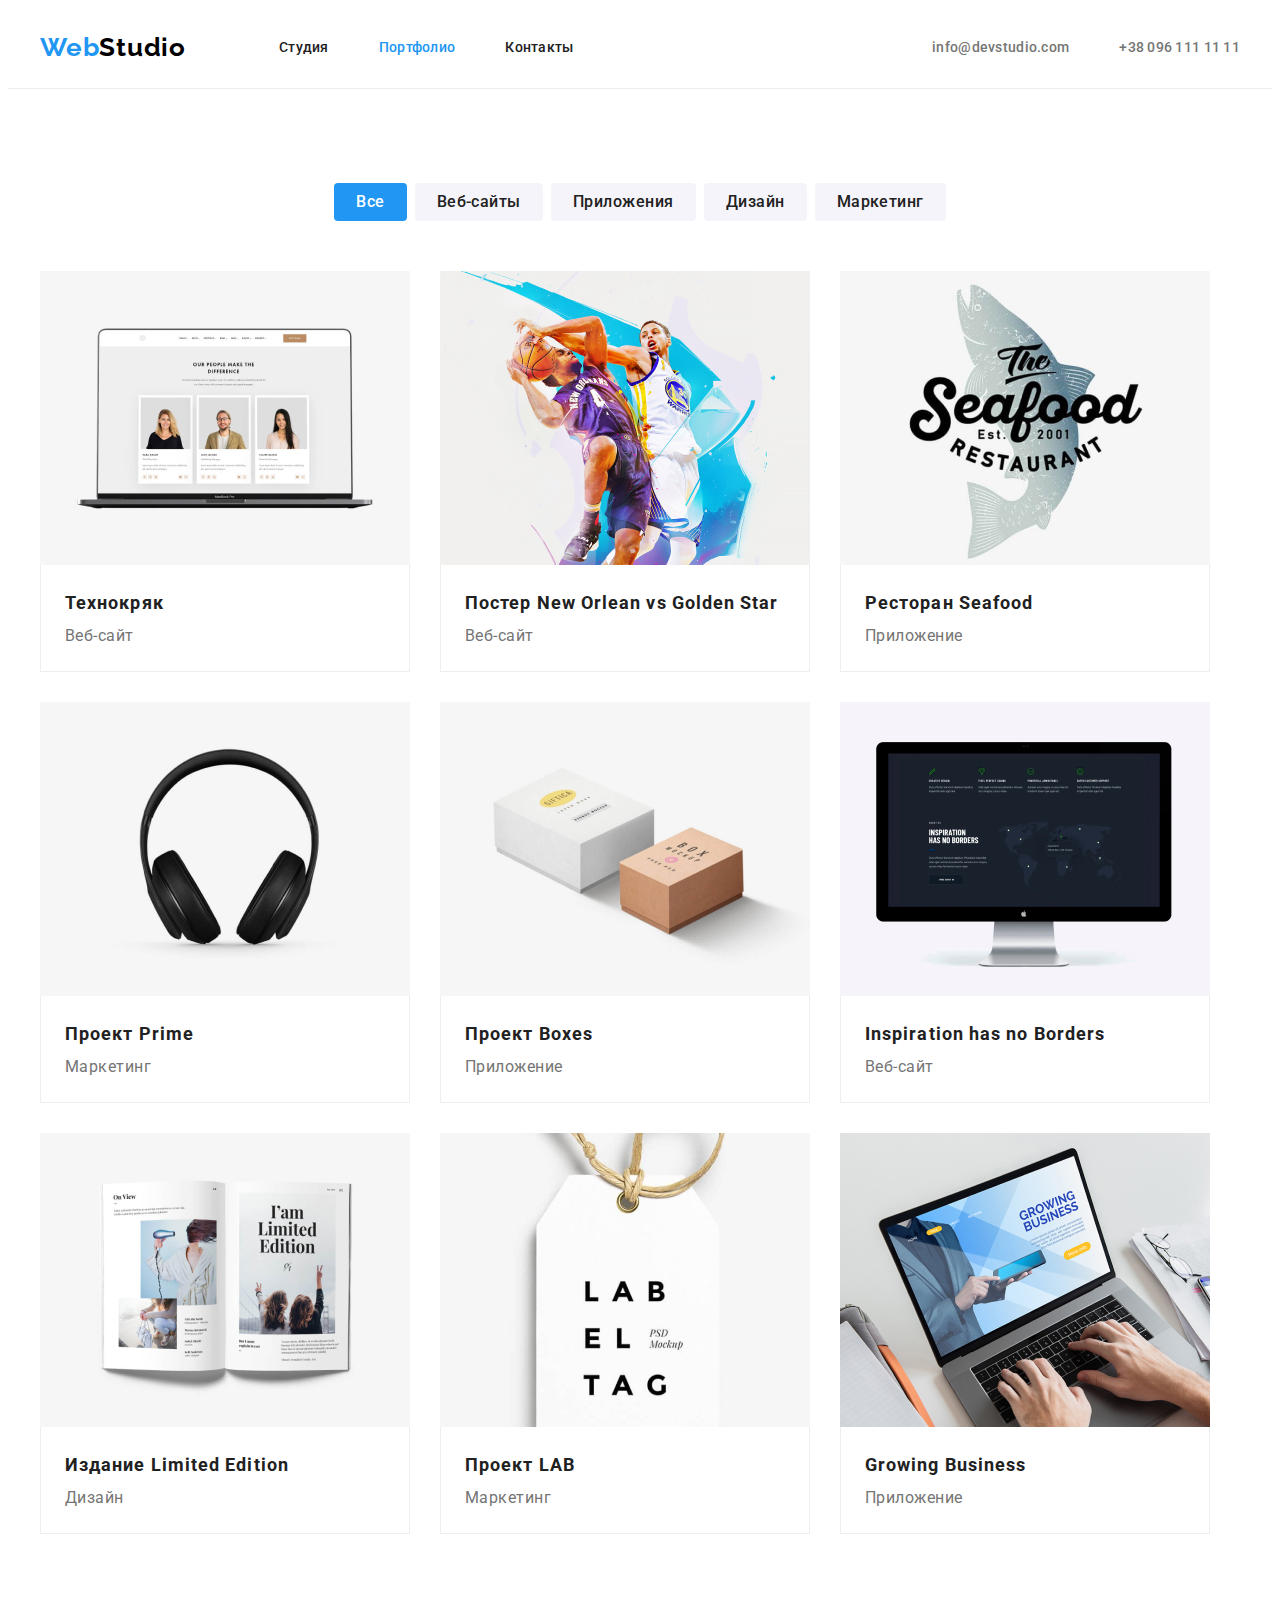
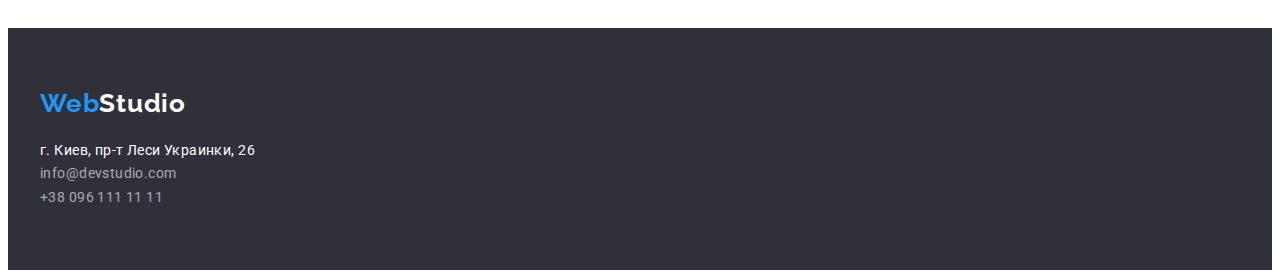
==== portfolio.html @ c57d33da "HW4begining" ====
<!DOCTYPE html>
<html lang="ru">
  <head>
    <meta charset="UTF-8" />
    <meta http-equiv="X-UA-Compatible" content="IE=edge" />
    <meta name="viewport" content="width=device-width, initial-scale=1.0" />
    <title>Document</title>
    <link rel="preconnect" href="https://fonts.googleapis.com" />
    <link rel="preconnect" href="https://fonts.gstatic.com" crossorigin />
    <link
      href="https://fonts.googleapis.com/css2?family=Raleway:wght@700&family=Roboto:wght@400;500;700;900&display=swap"
      rel="stylesheet"
    />
    <link
      rel="stylesheet"
      href="https://cdnjs.cloudflare.com/ajax/libs/modern-normalize/1.1.0/modern-normalize.min.css"
      integrity="sha512-wpPYUAdjBVSE4KJnH1VR1HeZfpl1ub8YT/NKx4PuQ5NmX2tKuGu6U/JRp5y+Y8XG2tV+wKQpNHVUX03MfMFn9Q=="
      crossorigin="anonymous"
      referrerpolicy="no-referrer"
    />
    <link rel="stylesheet" href="./css/style.css" />
  </head>
  <body>
    <header class="header">
      <div class="container">
        <nav class="header-navigation">
          <a lang="en" href="" class="header-logo-web link"
            >Web<span class="header-logo-studio link">Studio</span>
          </a>
          <ul class="header-list list">
            <li class="header-item">
              <a class="header-studio-second link" href="./index.html">Студия</a>
            </li>
            <li class="header-item">
              <a class="header-potfolio-second link" href="">Портфолио</a>
            </li>
            <li class="header-item"><a class="header-contact link" href="">Контакты</a></li>
          </ul>
        </nav>
        <ul class="header-right list">
          <li class="header-right-item">
            <a class="header-email link" href="mailto:info@devstudio.com">info@devstudio.com</a>
          </li>
          <li class="header-right-item">
            <a class="header-tel link" href="tel:+380961111111">+38 096 111 11 11</a>
          </li>
        </ul>
      </div>
    </header>
    <main class="main">
      <section class="main-buttons">
        <div class="container">
          <ul class="main-buttons-list list">
            <li class="main-buttons-item">
              <button class="main-button-all" type="button">Все</button>
            </li>
            <li class="main-buttons-item">
              <button class="main-button-other" type="button">Веб-сайты</button>
            </li>
            <li class="main-buttons-item">
              <button class="main-button-other" type="button">Приложения</button>
            </li>
            <li class="main-buttons-item">
              <button class="main-button-other" type="button">Дизайн</button>
            </li>
            <li class="main-buttons-item">
              <button class="main-button-other" type="button">Маркетинг</button>
            </li>
          </ul>
          <ul class="projects-list list">
            <li class="projects-information">
              <img
                class="projects-cards"
                src="./imgportfolio/tehnokryak.jpg"
                alt="Технокряк"
                width="370"
                height="294"
              />
              <div class="cards-name">
                <h3 class="projects-name">Технокряк</h3>
                <p class="projects-type">Веб-сайт</p>
              </div>
            </li>
            <li class="projects-information">
              <img
                class="projects-cards"
                src="./imgportfolio/star.jpg"
                alt="Постер New Orlean vs Golden Star"
                width="370"
                height="294"
              />
              <div class="cards-name">
                <h3 class="projects-name">
                  Постер <span lang="en">New Orlean vs Golden Star</span>
                </h3>
                <p class="projects-type">Веб-сайт</p>
              </div>
            </li>
            <li class="projects-information">
              <img
                class="projects-cards"
                src="./imgportfolio/seafood.jpg"
                alt="Ресторан Seafood"
                width="370"
                height="294"
              />
              <div class="cards-name">
                <h3 class="projects-name">Ресторан <span lang="en">Seafood</span></h3>
                <p class="projects-type">Приложение</p>
              </div>
            </li>
            <li class="projects-information">
              <img
                class="projects-cards"
                src="./imgportfolio/prime.jpg"
                alt="Проект Prime"
                width="370"
                height="294"
              />
              <div class="cards-name">
                <h3 class="projects-name">Проект <span lang="en">Prime</span></h3>
                <p class="projects-type">Маркетинг</p>
              </div>
            </li>
            <li class="projects-information">
              <img
                class="projects-cards"
                src="./imgportfolio/boxes.jpg"
                alt="Проект Boxes"
                width="370"
                height="294"
              />
              <div class="cards-name">
                <h3 class="projects-name">Проект <span lang="en">Boxes</span></h3>
                <p class="projects-type">Приложение</p>
              </div>
            </li>
            <li class="projects-information">
              <img
                class="projects-cards"
                src="./imgportfolio/borders.jpg"
                alt="Inspiration has no Borders"
                width="370"
                height="294"
              />
              <div class="cards-name">
                <h3 class="projects-name" lang="en">Inspiration has no Borders</h3>
                <p class="projects-type">Веб-сайт</p>
              </div>
            </li>
            <li class="projects-information">
              <img
                class="projects-cards"
                src="./imgportfolio/edition.jpg"
                alt="Издание Limited Edition"
                width="370"
                height="294"
              />
              <div class="cards-name">
                <h3 class="projects-name">Издание <span lang="en">Limited Edition</span></h3>
                <p class="projects-type">Дизайн</p>
              </div>
            </li>
            <li class="projects-information">
              <img
                class="projects-cards"
                src="./imgportfolio/lab.jpg"
                alt="Проект LAB"
                width="370"
                height="294"
              />
              <div class="cards-name">
                <h3 class="projects-name">Проект <span lang="en">LAB</span></h3>
                <p class="projects-type">Маркетинг</p>
              </div>
            </li>
            <li class="projects-information">
              <img
                class="projects-cards"
                src="./imgportfolio/business.jpg"
                alt="Growing Business"
                width="370"
                height="294"
              />
              <div class="cards-name">
                <h3 class="projects-name" lang="en">Growing Business</h3>
                <p class="projects-type">Приложение</p>
              </div>
            </li>
          </ul>
        </div>
      </section>
    </main>
    <footer class="footer">
      <div class="container">
        <a lang="en" href="" class="footer-logo-web link"
          >Web<span class="footer-logo-studio link">Studio</span>
        </a>
        <address class="footer-adress">
          <ul class="footer-adress list">
            <li class="footer-item">
              <a
                class="footer-adress-map link"
                href="https://goo.gl/maps/Y9BvovTNRjRQ5Cvj7"
                target="_blank"
                rel="noreferrer noopener"
                >г. Киев, пр-т Леси Украинки, 26</a
              >
            </li>
            <li class="footer-item">
              <a class="footer-email link" href="mailto:info@devstudio.com">info@devstudio.com</a>
            </li>
            <li class="footer-item">
              <a class="footer-tel link" href="tel:+380961111111">+38 096 111 11 11</a>
            </li>
          </ul>
        </address>
      </div>
    </footer>
  </body>
</html>
---- css/style.css ----
:root {
  --main-title-colore: #ffffff;
  --second-title-color: #212121;
  --main-text-color: #757575;
  --accent-color: #2196f3;
}
body {
  font-family: 'Roboto', sans-serif;
  color: var(--main-text-color);
}
p,
h1,
h2,
h3,
h4,
h5,
h6,
ul {
  margin-top: 0;
  margin-bottom: 0;
}
ul {
  padding-left: 0;
}
.list {
  list-style: none;
}
.link {
  text-decoration: none;
}
.container {
  width: 1200px;
  padding-left: 15px;
  padding-right: 15px;
  margin: 0 auto;
}
/*-----HEADER--- */
.header {
  border-bottom: 1px solid #ececec;
}
.header .container {
  display: flex;
  align-items: center;
  padding-top: 0;
  padding-bottom: 0;
}
.header-navigation {
  display: flex;
  align-items: center;
}
.header-list {
  display: flex;
  margin-left: 93px;
}
.header-right {
  display: flex;
  margin-left: auto;
}
.header-list .header-item:not(:last-child) {
  margin-right: 50px;
}
.header-item .link {
  display: block;
  padding-top: 32px;
  padding-bottom: 32px;
}
.header-right .header-right-item + .header-right-item {
  margin-left: 50px;
}
.header-logo-web {
  font-family: Raleway;
  font-weight: 700;
  font-size: 26px;
  padding-top: 24px;
  padding-bottom: 25px;
  line-height: 1.19;
  letter-spacing: 0.03em;
  color: #2196f3;
}
.header-logo-studio {
  font-family: Raleway;
  font-weight: 700;
  font-size: 26px;
  padding-top: 24px;
  padding-bottom: 25px;
  line-height: 1.19;
  letter-spacing: 0.03em;
  color: #000000;
}
.header-studio {
  font-weight: 500;
  font-size: 14px;
  line-height: 1.14;
  padding-top: 32px;
  padding-bottom: 32px;
  letter-spacing: 0.02em;
  color: #2196f3;
}
.header-studio-second {
  font-weight: 500;
  font-size: 14px;
  padding-top: 32px;
  padding-bottom: 32px;
  line-height: 1.14;
  letter-spacing: 0.02em;
  color: #212121;
}
.header-potfolio {
  font-weight: 500;
  font-size: 14px;
  padding-top: 32px;
  padding-bottom: 32px;
  line-height: 1.14;
  letter-spacing: 0.02em;
  color: #212121;
}
.header-potfolio-second {
  font-weight: 500;
  font-size: 14px;
  padding-top: 32px;
  padding-bottom: 32px;
  line-height: 1.14;
  letter-spacing: 0.02em;
  color: #2196f3;
}
.header-contact {
  font-weight: 500;
  font-size: 14px;
  line-height: 1.14;
  letter-spacing: 0.02em;
  color: #212121;
}
.header-email {
  font-weight: 500;
  font-size: 14px;
  line-height: 1.14;
  letter-spacing: 0.02em;
  color: #757575;
  padding-top: 32px;
  padding-bottom: 32px;
  display: block;
}
.header-email:hover,
.header-email:focus {
  color: var(--accent-color);
}
.header-tel {
  font-weight: 500;
  font-size: 14px;
  line-height: 1.14;
  letter-spacing: 0.02em;
  color: #757575;
  padding-top: 32px;
  padding-bottom: 32px;
  display: block;
}
.header-tel:hover,
.header-tel:focus {
  color: var(--accent-color);
}
/*----HERO----*/
.hero {
  max-width: 1600px;
  padding-top: 200px;
  padding-bottom: 200px;
  background-color: #2e3046;
}
.hero-title {
  font-weight: 900;
  font-size: 44px;
  line-height: 1.36;
  display: block;
  text-align: center;
  width: 696px;
  height: 120px;
  margin-left: auto;
  margin-right: auto;
  margin-bottom: 30px;
  justify-content: center;
  letter-spacing: 0.06em;
  text-transform: uppercase;
  color: var(--main-title-colore);
}
.hero-button {
  background-color: #2196f3;
  font-weight: 700;
  font-size: 16px;
  line-height: 1.87;
  display: block;
  margin-left: auto;
  margin-right: auto;
  text-align: center;
  justify-content: center;
  width: 250px;
  height: 50px;
  letter-spacing: 0.06em;
  color: var(--main-title-colore);
  border-radius: 4px;
  cursor: pointer;
  font-family: inherit;
}
.hero-button:hover,
.hero-button:focus {
  background-color: #188ce8;
}
/*-----Peculiarities-----*/
.peculiarities {
  padding-top: 94px;
  padding-bottom: 94px;
}
.peculiarities-list {
  display: flex;
  flex-wrap: wrap;
  margin-left: -30px;
}
.peculiarities-list > .peculiarities-main {
  flex-basis: calc(100% / 4 - 30px);
  margin-left: 30px;
}
.peculiarities-main-title {
  font-weight: 700;
  font-size: 14px;
  line-height: 1.14;
  margin-bottom: 10px;
  letter-spacing: 0.03em;
  text-transform: uppercase;
  color: var(--second-title-color);
}
.peculiarities-main-title-org {
  font-size: 14px;
  line-height: 1.71;
  letter-spacing: 0.03em;
}
/*----MAIN-BUTTONS-AND-PROJECTS----*/
.main-buttons {
  padding-top: 94px;
  padding-bottom: 94px;
}
.main-buttons-list {
  display: flex;
  align-items: center;
  justify-content: center;
  padding-bottom: 50px;
}
.main-buttons-item .main-button-other {
  margin-left: 8px;
}
.main-button-all {
  background-color: #2196f3;
  font-weight: 500;
  font-size: 16px;
  padding: 6px 22px;
  line-height: 1.62;
  text-align: center;
  letter-spacing: 0.03em;
  border-radius: 4px;
  border: 0px;
  color: #ffffff;
  cursor: pointer;
  font-family: inherit;
}
.main-button-other {
  background-color: #f5f4fa;
  font-family: inherit;
  font-weight: 500;
  font-size: 16px;
  padding: 6px 22px;
  line-height: 1.62;
  text-align: center;
  letter-spacing: 0.03em;
  border: 0px;
  border-radius: 4px;
  color: var(--second-title-color);
  cursor: pointer;
}
.projects-list {
  display: flex;
  flex-wrap: wrap;
  margin-left: -30px;
  margin-top: -30px;
}
.projects-list .projects-information {
  flex-basis: calc (100% / 3 - 30px);
  margin-left: 30px;
  margin-top: 30px;
}
.projects-cards {
  display: block;
  max-width: 100%;
}
.cards-name {
  padding: 20px 24px;
  border-right: 1px solid #eeeeee;
  border-bottom: 1px solid #eeeeee;
  border-left: 1px solid #eeeeee;
}
.projects-name {
  font-weight: 700;
  font-size: 18px;
  line-height: 2;
  letter-spacing: 0.06em;
  color: var(--second-title-color);
}
.projects-type {
  font-size: 16px;
  line-height: 1.87;
  letter-spacing: 0.03em;
}
/*----DOING-----*/
.doing {
  padding-bottom: 94px;
}
.doing-title {
  font-weight: 700;
  font-size: 36px;
  margin-bottom: 50px;
  line-height: 1.17;
  text-align: center;
  letter-spacing: 0.03em;
  color: var(--second-title-color);
}
.doing-image {
  display: flex;
}
.doing-image .doing-image-pictures:not(:first-child) {
  margin-left: 30px;
}
/*---TEAM----*/
.team {
  padding-top: 94px;
  padding-bottom: 94px;
  background: #f5f4fa;
}
.team-title {
  font-weight: 700;
  font-size: 36px;
  margin-bottom: 50px;
  line-height: 1.17;
  text-align: center;
  letter-spacing: 0.03em;
  color: var(--second-title-color);
}
.team-worker {
  display: flex;
}
.team-worker .team-worker-about:not(:first-child) {
  margin-left: 30px;
}
.team-worker-about {
  background: #ffffff;
  box-shadow: 0px 1px 3px rgba(0, 0, 0, 0.12), 0px 1px 1px rgba(0, 0, 0, 0.14),
    0px 2px 1px rgba(0, 0, 0, 0.2);
  border-radius: 0px 0px 4px 4px;
}
.name-function-worker {
  padding-top: 30px;
  padding-bottom: 30px;
}
.team-worker-about-name {
  font-weight: 500;
  font-size: 16px;
  margin-bottom: 10px;
  line-height: 1.19;
  text-align: center;
  letter-spacing: 0.03em;
  color: var(--second-title-color);
}
.team-worker-function {
  font-size: 16px;
  line-height: 1.19;
  text-align: center;
  letter-spacing: 0.03em;
}
/*----FOOTER----*/
.footer {
  padding: 60px 0px;
  background-color: #2f303a;
}
.footer-logo-web {
  display: block;
  margin-bottom: 20px;
}
.footer-logo-web {
  font-family: Raleway;
  font-weight: 700;
  font-size: 26px;
  line-height: 1.19;
  letter-spacing: 0.03em;
  color: #2196f3;
}
.footer-logo-studio {
  font-family: Raleway;
  font-weight: 700;
  font-size: 26px;
  line-height: 1.19;
  letter-spacing: 0.03em;
  color: #ffffff;
}
.footer-adress {
  font-style: normal;
}
.footer-adress-map {
  font-size: 14px;
  line-height: 1.71;
  margin-bottom: 9px;
  letter-spacing: 0.03em;
  color: var(--main-title-colore);
}
.footer-email {
  font-size: 14px;
  line-height: 1.71;
  margin-bottom: 9px;
  letter-spacing: 0.03em;
  color: rgba(255, 255, 255, 0.6);
}
.footer-tel {
  font-size: 14px;
  line-height: 1.71;
  letter-spacing: 0.03em;
  color: rgba(255, 255, 255, 0.6);
}
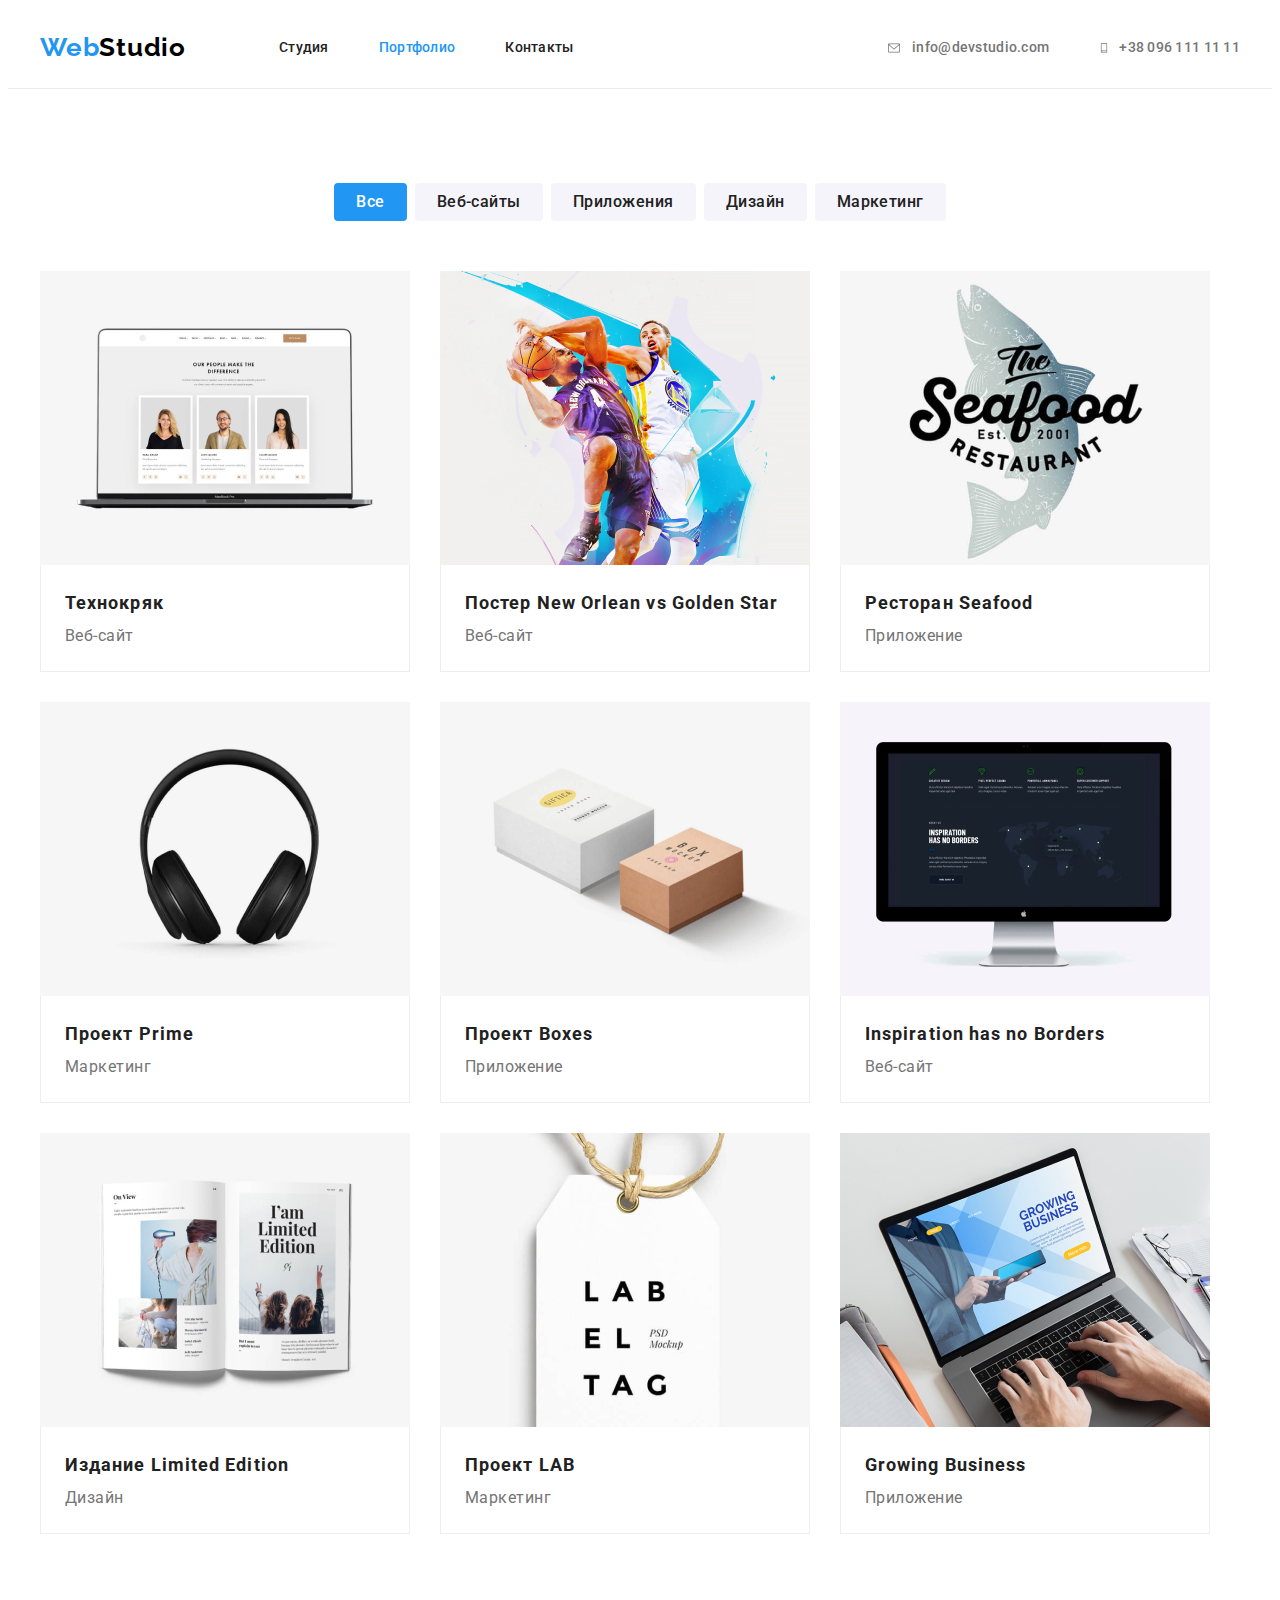
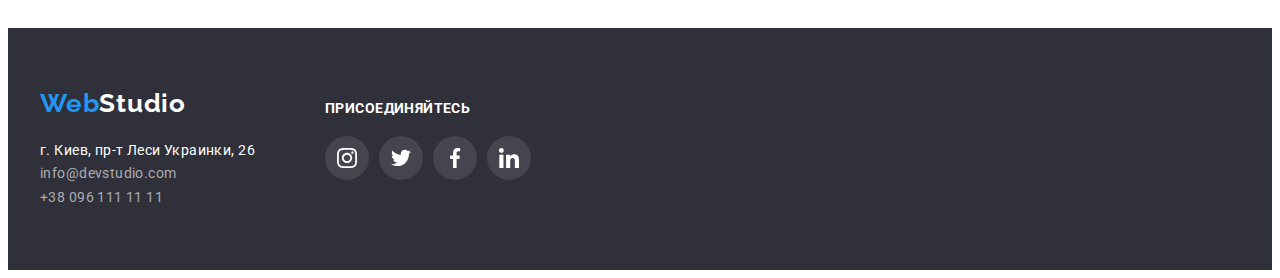
==== commit b1f4fc4c: "HW4" ====
--- a/portfolio.html
+++ b/portfolio.html
@@ -39,9 +39,15 @@
         </nav>
         <ul class="header-right list">
           <li class="header-right-item">
+            <svg class="header-icons" width="16" height="12">
+              <use class="envelope" href="./images/icons.svg#icon-envelope"></use>
+            </svg>
             <a class="header-email link" href="mailto:info@devstudio.com">info@devstudio.com</a>
           </li>
           <li class="header-right-item">
+            <svg class="header-icons" width="10" height="16">
+              <use class="smartphone" href="./images/icons.svg#icon-smartphone"></use>
+            </svg>
             <a class="header-tel link" href="tel:+380961111111">+38 096 111 11 11</a>
           </li>
         </ul>
@@ -193,28 +199,67 @@
     </main>
     <footer class="footer">
       <div class="container">
-        <a lang="en" href="" class="footer-logo-web link"
-          >Web<span class="footer-logo-studio link">Studio</span>
-        </a>
-        <address class="footer-adress">
-          <ul class="footer-adress list">
-            <li class="footer-item">
-              <a
-                class="footer-adress-map link"
-                href="https://goo.gl/maps/Y9BvovTNRjRQ5Cvj7"
-                target="_blank"
-                rel="noreferrer noopener"
-                >г. Киев, пр-т Леси Украинки, 26</a
-              >
-            </li>
-            <li class="footer-item">
-              <a class="footer-email link" href="mailto:info@devstudio.com">info@devstudio.com</a>
-            </li>
-            <li class="footer-item">
-              <a class="footer-tel link" href="tel:+380961111111">+38 096 111 11 11</a>
-            </li>
-          </ul>
-        </address>
+        <div class="footer-logo-together">
+          <div class="footer-logo">
+            <a lang="en" href="" class="footer-logo-web link"
+              >Web<span class="footer-logo-studio link">Studio</span>
+            </a>
+            <address class="footer-adress">
+              <ul class="footer-adress list">
+                <li class="footer-item">
+                  <a
+                    class="footer-adress-map link"
+                    href="https://goo.gl/maps/Y9BvovTNRjRQ5Cvj7"
+                    target="_blank"
+                    rel="noreferrer noopener"
+                    >г. Киев, пр-т Леси Украинки, 26</a
+                  >
+                </li>
+                <li class="footer-item">
+                  <a class="footer-email link" href="mailto:info@devstudio.com"
+                    >info@devstudio.com</a
+                  >
+                </li>
+                <li class="footer-item">
+                  <a class="footer-tel link" href="tel:+380961111111">+38 096 111 11 11</a>
+                </li>
+              </ul>
+            </address>
+          </div>
+          <div class="footer-together">
+            <p class="together-title">присоединяйтесь</p>
+            <ul class="together-socials">
+              <li class="together-item list">
+                <a class="together-link link" href="">
+                  <svg class="together-icons" width="20" height="20">
+                    <use class="instagram" href="./images/icons.svg#icon-instagram"></use>
+                  </svg>
+                </a>
+              </li>
+              <li class="together-item list">
+                <a class="together-link link" href="">
+                  <svg class="together-icons" width="20" height="20">
+                    <use class="twitter" href="./images/icons.svg#icon-twitter"></use>
+                  </svg>
+                </a>
+              </li>
+              <li class="together-item list">
+                <a class="together-link link" href="">
+                  <svg class="together-icons" width="20" height="20">
+                    <use class="facebook" href="./images/icons.svg#icon-facebook"></use>
+                  </svg>
+                </a>
+              </li>
+              <li class="together-item list">
+                <a class="together-link link" href="">
+                  <svg class="together-icons" width="20" height="20">
+                    <use class="linkedin" href="./images/icons.svg#icon-linkedin"></use>
+                  </svg>
+                </a>
+              </li>
+            </ul>
+          </div>
+        </div>
       </div>
     </footer>
   </body>
--- a/css/style.css
+++ b/css/style.css
@@ -56,6 +56,11 @@
   display: flex;
   margin-left: auto;
 }
+.header-right-item {
+  display: flex;
+  align-items: center;
+  justify-items: center;
+}
 .header-list .header-item:not(:last-child) {
   margin-right: 50px;
 }
@@ -130,6 +135,18 @@
   letter-spacing: 0.02em;
   color: #212121;
 }
+.envelope {
+  display: block;
+  padding-top: 34px;
+  padding-bottom: 34px;
+  fill: var(--main-text-color);
+}
+.smartphone {
+  display: block;
+  padding-top: 32px;
+  padding-bottom: 32px;
+  fill: var(--main-text-color);
+}
 .header-email {
   font-weight: 500;
   font-size: 14px;
@@ -139,6 +156,13 @@
   padding-top: 32px;
   padding-bottom: 32px;
   display: block;
+  margin-left: 10px;
+}
+.header-icons:hover .envelope,
+.header-icons:focus .envelope,
+.header-icons:hover .smartphone,
+.header-icons:focus .smartphone {
+  fill: var(--accent-color);
 }
 .header-email:hover,
 .header-email:focus {
@@ -153,6 +177,7 @@
   padding-top: 32px;
   padding-bottom: 32px;
   display: block;
+  margin-left: 10px;
 }
 .header-tel:hover,
 .header-tel:focus {
@@ -163,7 +188,13 @@
   max-width: 1600px;
   padding-top: 200px;
   padding-bottom: 200px;
-  background-color: #2e3046;
+  background-image: linear-gradient(rgba(47, 48, 58, 0.4), rgba(47, 48, 58, 0.4)),
+    url(../images/hero.jpg);
+  background-repeat: no-repeat;
+  background-position: center;
+  background-size: cover;
+  margin-left: auto;
+  margin-right: auto;
 }
 .hero-title {
   font-weight: 900;
@@ -208,6 +239,22 @@
   padding-top: 94px;
   padding-bottom: 94px;
 }
+.icons {
+  display: block;
+  width: 270px;
+  height: 120px;
+  padding: 25px 100px;
+  margin-bottom: 30px;
+  background-color: #f5f4fa;
+}
+.antenna,
+.clock,
+.diagram,
+.astronaut {
+  display: block;
+  width: 70px;
+  height: 70px;
+}
 .peculiarities-list {
   display: flex;
   flex-wrap: wrap;
@@ -242,7 +289,7 @@
   justify-content: center;
   padding-bottom: 50px;
 }
-.main-buttons-item .main-button-other {
+.main-buttons-item:not(:first-child) {
   margin-left: 8px;
 }
 .main-button-all {
@@ -273,6 +320,11 @@
   color: var(--second-title-color);
   cursor: pointer;
 }
+.main-buttons-item:hover,
+.main-buttons-item:focus {
+  box-shadow: 0px 3px 1px rgba(0, 0, 0, 0.1), 0px 1px 2px rgba(0, 0, 0, 0.08),
+    0px 2px 2px rgba(0, 0, 0, 0.12);
+}
 .projects-list {
   display: flex;
   flex-wrap: wrap;
@@ -306,6 +358,11 @@
   line-height: 1.87;
   letter-spacing: 0.03em;
 }
+.projects-information:hover,
+.projects-information:focus {
+  box-shadow: 0px 1px 1px rgba(0, 0, 0, 0.12), 0px 4px 4px rgba(0, 0, 0, 0.06),
+    1px 4px 6px rgba(0, 0, 0, 0.16);
+}
 /*----DOING-----*/
 .doing {
   padding-bottom: 94px;
@@ -331,7 +388,8 @@
   padding-bottom: 94px;
   background: #f5f4fa;
 }
-.team-title {
+.team-title,
+.clients-title {
   font-weight: 700;
   font-size: 36px;
   margin-bottom: 50px;
@@ -370,11 +428,99 @@
   line-height: 1.19;
   text-align: center;
   letter-spacing: 0.03em;
-}
+  margin-bottom: 16px;
+}
+.worker-socials {
+  display: flex;
+  justify-content: center;
+  margin-bottom: 30px;
+}
+.socials-item:not(:last-child) {
+  margin-right: 10px;
+}
+.socials-icons {
+  fill: #afb1b8;
+}
+.socials-link:hover .socials-icons,
+.socials-link:focus .socials-icons {
+  fill: var(--main-title-colore);
+}
+.socials-link:hover,
+.socials-link:focus {
+  background-color: var(--accent-color);
+}
+.socials-item {
+  width: 44px;
+  height: 44px;
+}
+.socials-link {
+  display: flex;
+  align-items: center;
+  justify-content: center;
+  width: 100%;
+  height: 100%;
+  border-radius: 50%;
+  background-color: #ffffff;
+}
+.clients {
+  padding-top: 94px;
+  padding-bottom: 94px;
+}
+.clients-icons {
+  display: flex;
+  flex-wrap: wrap;
+  margin-left: -30px;
+}
+.clients-icons-cards > .clients-icons-number {
+  flex-basis: calc(100% / 6 - 30px);
+  margin-left: 30px;
+}
+.clients-icons-number {
+  display: block;
+  width: 170px;
+  height: 92px;
+  padding: 16px 32px;
+  border: 1px solid #afb1b8;
+  filter: drop-shadow(0px 4px 4px rgba(0, 0, 0, 0.25));
+  border-radius: 4px;
+}
+.one,
+.two,
+.three,
+.four,
+.five,
+.six {
+  display: block;
+  width: 70px;
+  height: 70px;
+  fill: #afb1b8;
+}
+.clients-icons-number:hover,
+.clients-icons-number:focus {
+  border-color: var(--accent-color);
+}
+.clients-icons-number:hover .one,
+.clients-icons-number:hover .two,
+.clients-icons-number:hover .three,
+.clients-icons-number:hover .four,
+.clients-icons-number:hover .five,
+.clients-icons-number:hover .six,
+.clients-icons-number:focus .one,
+.clients-icons-number:focus .two,
+.clients-icons-number:focus .three,
+.clients-icons-number:focus .four,
+.clients-icons-number:focus .five,
+.clients-icons-number:focus .six {
+  fill: var(--accent-color);
+}
+
 /*----FOOTER----*/
 .footer {
-  padding: 60px 0px;
+  padding-bottom: 60px;
   background-color: #2f303a;
+}
+.footer-logo {
+  padding-top: 60px;
 }
 .footer-logo-web {
   display: block;
@@ -419,3 +565,42 @@
   letter-spacing: 0.03em;
   color: rgba(255, 255, 255, 0.6);
 }
+.footer-logo-together {
+  display: flex;
+}
+.footer-together {
+  margin-left: 70px;
+  padding-top: 72px;
+}
+.together-title {
+  font-weight: 700;
+  font-size: 14px;
+  line-height: 16px;
+  letter-spacing: 0.03em;
+  text-transform: uppercase;
+  margin-bottom: 20px;
+  color: var(--main-title-colore);
+}
+.together-socials {
+  display: flex;
+}
+.together-item:not(:first-child) {
+  margin-left: 10px;
+}
+.together-icons {
+  fill: var(--main-title-colore);
+}
+.together-link {
+  display: flex;
+  align-items: center;
+  justify-content: center;
+  border-radius: 50%;
+  background-color: #ffffff1a;
+  width: 44px;
+  height: 44px;
+  justify-content: center;
+}
+.together-link:hover,
+.together-link:focus {
+  background-color: var(--accent-color);
+}
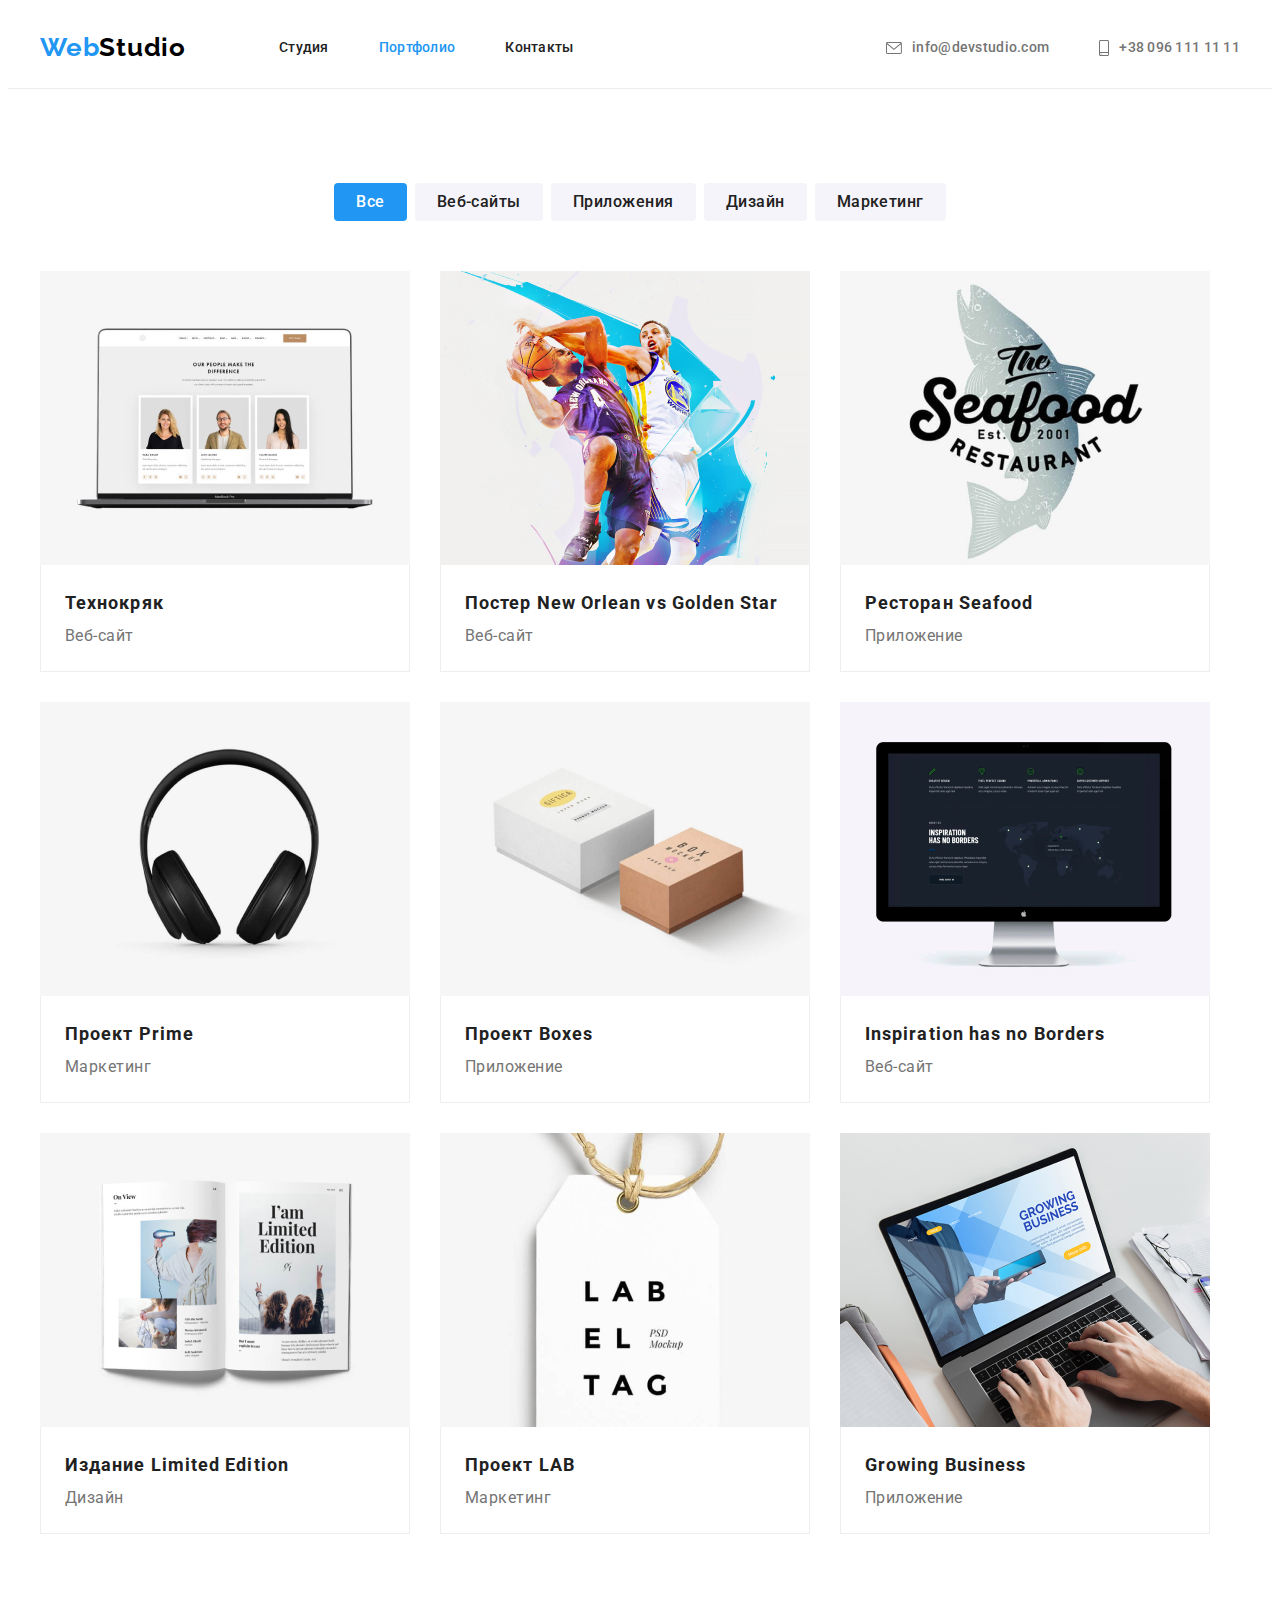
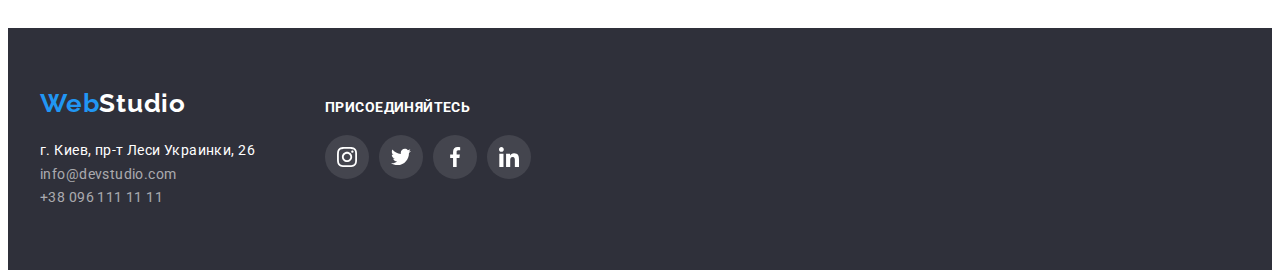
==== commit 08edeb63: "HW4correct" ====
--- a/portfolio.html
+++ b/portfolio.html
@@ -39,16 +39,20 @@
         </nav>
         <ul class="header-right list">
           <li class="header-right-item">
-            <svg class="header-icons" width="16" height="12">
-              <use class="envelope" href="./images/icons.svg#icon-envelope"></use>
-            </svg>
-            <a class="header-email link" href="mailto:info@devstudio.com">info@devstudio.com</a>
+            <a class="header-email link" href="mailto:info@devstudio.com">
+              <svg class="header-icons" width="16" height="12">
+                <use class="envelope" href="./images/icons.svg#icon-envelope"></use>
+              </svg>
+              info@devstudio.com</a
+            >
           </li>
           <li class="header-right-item">
-            <svg class="header-icons" width="10" height="16">
-              <use class="smartphone" href="./images/icons.svg#icon-smartphone"></use>
-            </svg>
-            <a class="header-tel link" href="tel:+380961111111">+38 096 111 11 11</a>
+            <a class="header-tel link" href="tel:+380961111111">
+              <svg class="header-icons" width="10" height="16">
+                <use class="smartphone" href="./images/icons.svg#icon-smartphone"></use>
+              </svg>
+              +38 096 111 11 11</a
+            >
           </li>
         </ul>
       </div>
@@ -75,190 +79,204 @@
           </ul>
           <ul class="projects-list list">
             <li class="projects-information">
-              <img
-                class="projects-cards"
-                src="./imgportfolio/tehnokryak.jpg"
-                alt="Технокряк"
-                width="370"
-                height="294"
-              />
-              <div class="cards-name">
-                <h3 class="projects-name">Технокряк</h3>
-                <p class="projects-type">Веб-сайт</p>
-              </div>
-            </li>
-            <li class="projects-information">
-              <img
-                class="projects-cards"
-                src="./imgportfolio/star.jpg"
-                alt="Постер New Orlean vs Golden Star"
-                width="370"
-                height="294"
-              />
-              <div class="cards-name">
-                <h3 class="projects-name">
-                  Постер <span lang="en">New Orlean vs Golden Star</span>
-                </h3>
-                <p class="projects-type">Веб-сайт</p>
-              </div>
-            </li>
-            <li class="projects-information">
-              <img
-                class="projects-cards"
-                src="./imgportfolio/seafood.jpg"
-                alt="Ресторан Seafood"
-                width="370"
-                height="294"
-              />
-              <div class="cards-name">
-                <h3 class="projects-name">Ресторан <span lang="en">Seafood</span></h3>
-                <p class="projects-type">Приложение</p>
-              </div>
-            </li>
-            <li class="projects-information">
-              <img
-                class="projects-cards"
-                src="./imgportfolio/prime.jpg"
-                alt="Проект Prime"
-                width="370"
-                height="294"
-              />
-              <div class="cards-name">
-                <h3 class="projects-name">Проект <span lang="en">Prime</span></h3>
-                <p class="projects-type">Маркетинг</p>
-              </div>
-            </li>
-            <li class="projects-information">
-              <img
-                class="projects-cards"
-                src="./imgportfolio/boxes.jpg"
-                alt="Проект Boxes"
-                width="370"
-                height="294"
-              />
-              <div class="cards-name">
-                <h3 class="projects-name">Проект <span lang="en">Boxes</span></h3>
-                <p class="projects-type">Приложение</p>
-              </div>
-            </li>
-            <li class="projects-information">
-              <img
-                class="projects-cards"
-                src="./imgportfolio/borders.jpg"
-                alt="Inspiration has no Borders"
-                width="370"
-                height="294"
-              />
-              <div class="cards-name">
-                <h3 class="projects-name" lang="en">Inspiration has no Borders</h3>
-                <p class="projects-type">Веб-сайт</p>
-              </div>
-            </li>
-            <li class="projects-information">
-              <img
-                class="projects-cards"
-                src="./imgportfolio/edition.jpg"
-                alt="Издание Limited Edition"
-                width="370"
-                height="294"
-              />
-              <div class="cards-name">
-                <h3 class="projects-name">Издание <span lang="en">Limited Edition</span></h3>
-                <p class="projects-type">Дизайн</p>
-              </div>
-            </li>
-            <li class="projects-information">
-              <img
-                class="projects-cards"
-                src="./imgportfolio/lab.jpg"
-                alt="Проект LAB"
-                width="370"
-                height="294"
-              />
-              <div class="cards-name">
-                <h3 class="projects-name">Проект <span lang="en">LAB</span></h3>
-                <p class="projects-type">Маркетинг</p>
-              </div>
-            </li>
-            <li class="projects-information">
-              <img
-                class="projects-cards"
-                src="./imgportfolio/business.jpg"
-                alt="Growing Business"
-                width="370"
-                height="294"
-              />
-              <div class="cards-name">
-                <h3 class="projects-name" lang="en">Growing Business</h3>
-                <p class="projects-type">Приложение</p>
-              </div>
+              <a class="projects-information-link link" href="">
+                <img
+                  class="projects-cards"
+                  src="./imgportfolio/tehnokryak.jpg"
+                  alt="Технокряк"
+                  width="370"
+                  height="294"
+                />
+                <div class="cards-name">
+                  <h3 class="projects-name">Технокряк</h3>
+                  <p class="projects-type">Веб-сайт</p>
+                </div>
+              </a>
+            </li>
+            <li class="projects-information">
+              <a class="projects-information-link link" href="">
+                <img
+                  class="projects-cards"
+                  src="./imgportfolio/star.jpg"
+                  alt="Постер New Orlean vs Golden Star"
+                  width="370"
+                  height="294"
+                />
+                <div class="cards-name">
+                  <h3 class="projects-name">
+                    Постер <span lang="en">New Orlean vs Golden Star</span>
+                  </h3>
+                  <p class="projects-type">Веб-сайт</p>
+                </div>
+              </a>
+            </li>
+            <li class="projects-information">
+              <a class="projects-information-link link" href="">
+                <img
+                  class="projects-cards"
+                  src="./imgportfolio/seafood.jpg"
+                  alt="Ресторан Seafood"
+                  width="370"
+                  height="294"
+                />
+                <div class="cards-name">
+                  <h3 class="projects-name">Ресторан <span lang="en">Seafood</span></h3>
+                  <p class="projects-type">Приложение</p>
+                </div>
+              </a>
+            </li>
+            <li class="projects-information">
+              <a class="projects-information-link link" href="">
+                <img
+                  class="projects-cards"
+                  src="./imgportfolio/prime.jpg"
+                  alt="Проект Prime"
+                  width="370"
+                  height="294"
+                />
+                <div class="cards-name">
+                  <h3 class="projects-name">Проект <span lang="en">Prime</span></h3>
+                  <p class="projects-type">Маркетинг</p>
+                </div>
+              </a>
+            </li>
+            <li class="projects-information">
+              <a class="projects-information-link link" href="">
+                <img
+                  class="projects-cards"
+                  src="./imgportfolio/boxes.jpg"
+                  alt="Проект Boxes"
+                  width="370"
+                  height="294"
+                />
+                <div class="cards-name">
+                  <h3 class="projects-name">Проект <span lang="en">Boxes</span></h3>
+                  <p class="projects-type">Приложение</p>
+                </div>
+              </a>
+            </li>
+            <li class="projects-information">
+              <a class="projects-information-link link" href="">
+                <img
+                  class="projects-cards"
+                  src="./imgportfolio/borders.jpg"
+                  alt="Inspiration has no Borders"
+                  width="370"
+                  height="294"
+                />
+                <div class="cards-name">
+                  <h3 class="projects-name" lang="en">Inspiration has no Borders</h3>
+                  <p class="projects-type">Веб-сайт</p>
+                </div>
+              </a>
+            </li>
+            <li class="projects-information">
+              <a class="projects-information-link link" href="">
+                <img
+                  class="projects-cards"
+                  src="./imgportfolio/edition.jpg"
+                  alt="Издание Limited Edition"
+                  width="370"
+                  height="294"
+                />
+                <div class="cards-name">
+                  <h3 class="projects-name">Издание <span lang="en">Limited Edition</span></h3>
+                  <p class="projects-type">Дизайн</p>
+                </div>
+              </a>
+            </li>
+            <li class="projects-information">
+              <a class="projects-information-link link" href="">
+                <img
+                  class="projects-cards"
+                  src="./imgportfolio/lab.jpg"
+                  alt="Проект LAB"
+                  width="370"
+                  height="294"
+                />
+                <div class="cards-name">
+                  <h3 class="projects-name">Проект <span lang="en">LAB</span></h3>
+                  <p class="projects-type">Маркетинг</p>
+                </div>
+              </a>
+            </li>
+            <li class="projects-information">
+              <a class="projects-information-link link" href="">
+                <img
+                  class="projects-cards"
+                  src="./imgportfolio/business.jpg"
+                  alt="Growing Business"
+                  width="370"
+                  height="294"
+                />
+                <div class="cards-name">
+                  <h3 class="projects-name" lang="en">Growing Business</h3>
+                  <p class="projects-type">Приложение</p>
+                </div>
+              </a>
             </li>
           </ul>
         </div>
       </section>
     </main>
     <footer class="footer">
-      <div class="container">
-        <div class="footer-logo-together">
-          <div class="footer-logo">
-            <a lang="en" href="" class="footer-logo-web link"
-              >Web<span class="footer-logo-studio link">Studio</span>
-            </a>
-            <address class="footer-adress">
-              <ul class="footer-adress list">
-                <li class="footer-item">
-                  <a
-                    class="footer-adress-map link"
-                    href="https://goo.gl/maps/Y9BvovTNRjRQ5Cvj7"
-                    target="_blank"
-                    rel="noreferrer noopener"
-                    >г. Киев, пр-т Леси Украинки, 26</a
-                  >
-                </li>
-                <li class="footer-item">
-                  <a class="footer-email link" href="mailto:info@devstudio.com"
-                    >info@devstudio.com</a
-                  >
-                </li>
-                <li class="footer-item">
-                  <a class="footer-tel link" href="tel:+380961111111">+38 096 111 11 11</a>
-                </li>
-              </ul>
-            </address>
-          </div>
-          <div class="footer-together">
-            <p class="together-title">присоединяйтесь</p>
-            <ul class="together-socials">
-              <li class="together-item list">
-                <a class="together-link link" href="">
-                  <svg class="together-icons" width="20" height="20">
-                    <use class="instagram" href="./images/icons.svg#icon-instagram"></use>
-                  </svg>
-                </a>
+      <div class="footer-logo-together container">
+        <div class="footer-logo">
+          <a lang="en" href="" class="footer-logo-web link"
+            >Web<span class="footer-logo-studio link">Studio</span>
+          </a>
+          <address class="footer-adress">
+            <ul class="footer-adress list">
+              <li class="footer-item">
+                <a
+                  class="footer-adress-map link"
+                  href="https://goo.gl/maps/Y9BvovTNRjRQ5Cvj7"
+                  target="_blank"
+                  rel="noreferrer noopener"
+                  >г. Киев, пр-т Леси Украинки, 26</a
+                >
               </li>
-              <li class="together-item list">
-                <a class="together-link link" href="">
-                  <svg class="together-icons" width="20" height="20">
-                    <use class="twitter" href="./images/icons.svg#icon-twitter"></use>
-                  </svg>
-                </a>
+              <li class="footer-item">
+                <a class="footer-email link" href="mailto:info@devstudio.com">info@devstudio.com</a>
               </li>
-              <li class="together-item list">
-                <a class="together-link link" href="">
-                  <svg class="together-icons" width="20" height="20">
-                    <use class="facebook" href="./images/icons.svg#icon-facebook"></use>
-                  </svg>
-                </a>
-              </li>
-              <li class="together-item list">
-                <a class="together-link link" href="">
-                  <svg class="together-icons" width="20" height="20">
-                    <use class="linkedin" href="./images/icons.svg#icon-linkedin"></use>
-                  </svg>
-                </a>
+              <li class="footer-item">
+                <a class="footer-tel link" href="tel:+380961111111">+38 096 111 11 11</a>
               </li>
             </ul>
-          </div>
+          </address>
+        </div>
+        <div class="footer-together">
+          <p class="together-title">присоединяйтесь</p>
+          <ul class="together-socials">
+            <li class="together-item list">
+              <a class="together-link link" href="">
+                <svg class="together-icons" width="20" height="20">
+                  <use class="instagram" href="./images/icons.svg#icon-instagram"></use>
+                </svg>
+              </a>
+            </li>
+            <li class="together-item list">
+              <a class="together-link link" href="">
+                <svg class="together-icons" width="20" height="20">
+                  <use class="twitter" href="./images/icons.svg#icon-twitter"></use>
+                </svg>
+              </a>
+            </li>
+            <li class="together-item list">
+              <a class="together-link link" href="">
+                <svg class="together-icons" width="20" height="20">
+                  <use class="facebook" href="./images/icons.svg#icon-facebook"></use>
+                </svg>
+              </a>
+            </li>
+            <li class="together-item list">
+              <a class="together-link link" href="">
+                <svg class="together-icons" width="20" height="20">
+                  <use class="linkedin" href="./images/icons.svg#icon-linkedin"></use>
+                </svg>
+              </a>
+            </li>
+          </ul>
         </div>
       </div>
     </footer>
--- a/css/style.css
+++ b/css/style.css
@@ -56,11 +56,6 @@
   display: flex;
   margin-left: auto;
 }
-.header-right-item {
-  display: flex;
-  align-items: center;
-  justify-items: center;
-}
 .header-list .header-item:not(:last-child) {
   margin-right: 50px;
 }
@@ -137,17 +132,18 @@
 }
 .envelope {
   display: block;
-  padding-top: 34px;
-  padding-bottom: 34px;
   fill: var(--main-text-color);
 }
 .smartphone {
   display: block;
-  padding-top: 32px;
-  padding-bottom: 32px;
   fill: var(--main-text-color);
 }
+.header-icons {
+  margin-right: 10px;
+}
 .header-email {
+  display: flex;
+  align-items: center;
   font-weight: 500;
   font-size: 14px;
   line-height: 1.14;
@@ -155,20 +151,17 @@
   color: #757575;
   padding-top: 32px;
   padding-bottom: 32px;
-  display: block;
-  margin-left: 10px;
-}
-.header-icons:hover .envelope,
-.header-icons:focus .envelope,
-.header-icons:hover .smartphone,
-.header-icons:focus .smartphone {
-  fill: var(--accent-color);
 }
 .header-email:hover,
-.header-email:focus {
+.header-email:focus,
+.header-email:hover .envelope,
+.header-email:focus .envelope {
   color: var(--accent-color);
+  fill: currentColor;
 }
 .header-tel {
+  display: flex;
+  align-items: center;
   font-weight: 500;
   font-size: 14px;
   line-height: 1.14;
@@ -176,12 +169,13 @@
   color: #757575;
   padding-top: 32px;
   padding-bottom: 32px;
-  display: block;
-  margin-left: 10px;
 }
 .header-tel:hover,
-.header-tel:focus {
+.header-tel:focus,
+.header-tel:hover .smartphone,
+.header-tel:focus .smartphone {
   color: var(--accent-color);
+  fill: currentColor;
 }
 /*----HERO----*/
 .hero {
@@ -222,8 +216,7 @@
   margin-right: auto;
   text-align: center;
   justify-content: center;
-  width: 250px;
-  height: 50px;
+  padding: 10px 32px;
   letter-spacing: 0.06em;
   color: var(--main-title-colore);
   border-radius: 4px;
@@ -239,22 +232,6 @@
   padding-top: 94px;
   padding-bottom: 94px;
 }
-.icons {
-  display: block;
-  width: 270px;
-  height: 120px;
-  padding: 25px 100px;
-  margin-bottom: 30px;
-  background-color: #f5f4fa;
-}
-.antenna,
-.clock,
-.diagram,
-.astronaut {
-  display: block;
-  width: 70px;
-  height: 70px;
-}
 .peculiarities-list {
   display: flex;
   flex-wrap: wrap;
@@ -263,6 +240,22 @@
 .peculiarities-list > .peculiarities-main {
   flex-basis: calc(100% / 4 - 30px);
   margin-left: 30px;
+}
+.icons-peculiarities {
+  display: flex;
+  height: 120px;
+  width: 270px;
+  align-items: center;
+  justify-content: center;
+  border-radius: 4px;
+  background-color: #f5f4fa;
+  padding: 25px 100px;
+  margin-bottom: 30px;
+}
+.icons {
+  display: block;
+  width: 70px;
+  height: 70px;
 }
 .peculiarities-main-title {
   font-weight: 700;
@@ -287,7 +280,7 @@
   display: flex;
   align-items: center;
   justify-content: center;
-  padding-bottom: 50px;
+  margin-bottom: 50px;
 }
 .main-buttons-item:not(:first-child) {
   margin-left: 8px;
@@ -357,9 +350,13 @@
   font-size: 16px;
   line-height: 1.87;
   letter-spacing: 0.03em;
-}
-.projects-information:hover,
-.projects-information:focus {
+  color: var(--main-text-color);
+}
+.projects-information-link {
+  display: block;
+}
+.projects-information-link:hover,
+.projects-information-link:focus {
   box-shadow: 0px 1px 1px rgba(0, 0, 0, 0.12), 0px 4px 4px rgba(0, 0, 0, 0.06),
     1px 4px 6px rgba(0, 0, 0, 0.16);
 }
@@ -433,7 +430,6 @@
 .worker-socials {
   display: flex;
   justify-content: center;
-  margin-bottom: 30px;
 }
 .socials-item:not(:last-child) {
   margin-right: 10px;
@@ -468,11 +464,10 @@
 }
 .clients-icons {
   display: flex;
-  flex-wrap: wrap;
-  margin-left: -30px;
-}
-.clients-icons-cards > .clients-icons-number {
-  flex-basis: calc(100% / 6 - 30px);
+  justify-content: center;
+  align-items: center;
+}
+.clients-icons > .clients-icons-cards:not(:first-child) {
   margin-left: 30px;
 }
 .clients-icons-number {
@@ -484,15 +479,10 @@
   filter: drop-shadow(0px 4px 4px rgba(0, 0, 0, 0.25));
   border-radius: 4px;
 }
-.one,
-.two,
-.three,
-.four,
-.five,
-.six {
-  display: block;
-  width: 70px;
-  height: 70px;
+.clients-icons-number-cards {
+  display: block;
+  width: 106px;
+  height: 60px;
   fill: #afb1b8;
 }
 .clients-icons-number:hover,
@@ -516,12 +506,10 @@
 
 /*----FOOTER----*/
 .footer {
+  padding-top: 60px;
   padding-bottom: 60px;
   background-color: #2f303a;
 }
-.footer-logo {
-  padding-top: 60px;
-}
 .footer-logo-web {
   display: block;
   margin-bottom: 20px;
@@ -567,10 +555,10 @@
 }
 .footer-logo-together {
   display: flex;
+  align-items: baseline;
 }
 .footer-together {
   margin-left: 70px;
-  padding-top: 72px;
 }
 .together-title {
   font-weight: 700;
